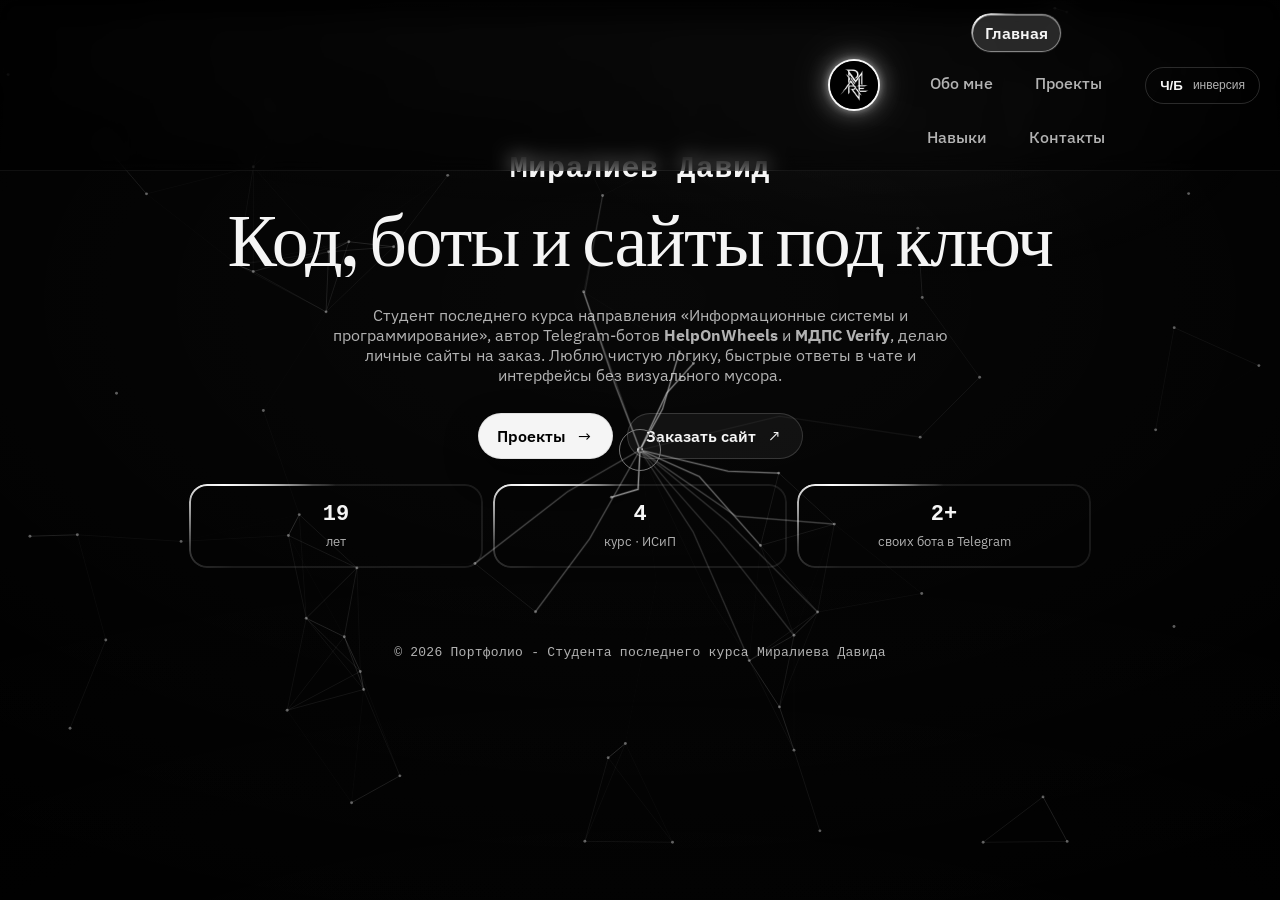
==== index.html @ d098fb8d "Полный откат HTML и JS до c15b51f (до правок вкладки «Проекты») Made-with: Cursor" ====
<!doctype html>
<html lang="ru">
  <head>
    <meta charset="UTF-8" />
    <meta name="viewport" content="width=device-width, initial-scale=1, viewport-fit=cover" />
    <meta name="color-scheme" content="light dark" />

    <title>Давид Миралиев — разработчик, боты, сайты</title>
    <meta
      name="description"
      content="Давид Миралиев, 19 лет: студент 4 курса по направлению «Информационные системы и программирование», автор ботов HelpOnWheels и МДПС Verify в Telegram, вёрстка личных сайтов на заказ."
    />

    <link rel="preconnect" href="https://fonts.googleapis.com" />
    <link rel="preconnect" href="https://fonts.gstatic.com" crossorigin />
    <link
      href="https://fonts.googleapis.com/css2?family=Fraunces:opsz,wght@9..144,300;9..144,500&family=IBM+Plex+Sans:wght@300;400;600&display=swap"
      rel="stylesheet"
    />

    <link rel="stylesheet" href="css/styles.css?v=css-ring" />
  </head>
  <body class="is-inverted">
    <div class="bg-grain" aria-hidden="true"></div>
    <canvas id="bgParticles" class="bg-particles" aria-hidden="true"></canvas>

    <div id="splashOverlay" aria-hidden="true">
      <!-- src подставляет app.js: david.jpg (тёмная тема) / david1.jpg (светлая) -->
      <img id="splashLogo" src="assets/images/david.jpg" alt="" decoding="async" />
    </div>

    <div class="cursor" aria-hidden="true">
      <div class="cursor__dot"></div>
      <div class="cursor__ring"></div>
    </div>

    <header class="topbar" data-animate="fade">
      <a class="topbar__home" href="index.html" aria-label="На главную" data-cursor-link>
        <img class="topbar__home-img" src="assets/images/david.jpg" alt="" width="48" height="48" decoding="async" />
      </a>
      <div class="topbar__mid">
        <a class="nav__link nav__link--home" href="index.html" aria-current="page" data-cursor-link>Главная</a>
        <nav class="nav" aria-label="Разделы сайта">
          <a class="nav__link" href="about.html" data-cursor-link>Обо мне</a>
          <a class="nav__link" href="projects.html" data-cursor-link>Проекты</a>
          <a class="nav__link" href="skills.html" data-cursor-link>Навыки</a>
          <a class="nav__link" href="contact.html" data-cursor-link>Контакты</a>
        </nav>
      </div>

      <div class="topbar__actions">
        <button class="btn btn--ghost" type="button" id="themeToggle" aria-label="Инвертировать тему">
          <span class="btn__label">Ч/Б</span>
          <span class="btn__hint">инверсия</span>
        </button>
      </div>
    </header>

    <main id="top" class="page page--home">
      <section class="hero hero--solo">
        <div class="hero__back" aria-hidden="true"></div>

        <div class="container hero__inner">
          <div class="hero__kicker" data-animate="rise">
            <span class="mono">Миралиев Давид</span>
          </div>

          <h1 class="hero__title" data-animate="split">
            <span class="hero__titleLine">Код, боты</span>
            <span class="hero__titleLine">и сайты под ключ</span>
          </h1>

          <p class="hero__subtitle" data-animate="rise">
            Студент последнего курса направления «Информационные системы и программирование», автор Telegram-ботов
            <strong>HelpOnWheels</strong> и <strong>МДПС Verify</strong>, делаю личные сайты
            на заказ. Люблю чистую логику, быстрые ответы в чате и интерфейсы без визуального мусора.
          </p>

          <div class="hero__cta" data-animate="rise">
            <a class="btn btn--primary" href="projects.html" data-cursor-link>
              <span class="btn__label">Проекты</span>
              <span class="btn__arrow" aria-hidden="true">→</span>
            </a>
            <a class="btn btn--secondary" href="contact.html" data-cursor-link>
              <span class="btn__label">Заказать сайт</span>
              <span class="btn__arrow" aria-hidden="true">↗</span>
            </a>
          </div>

          <div class="hero__meta" data-animate="fade">
            <div class="stat">
              <div class="stat__value" data-stat="1">19</div>
              <div class="stat__label">лет</div>
            </div>
            <div class="stat">
              <div class="stat__value" data-stat="2">4</div>
              <div class="stat__label">курс · ИСиП</div>
            </div>
            <div class="stat">
              <div class="stat__value" data-stat="3">2+</div>
              <div class="stat__label">своих бота в Telegram</div>
            </div>
          </div>
        </div>
      </section>

      <footer class="footer footer--page" data-animate="fade">
        <div class="container footer__inner footer__inner--center">
          <p class="footer__copyright mono mono--muted">
            © 2026 Портфолио - Студента последнего курса Миралиева Давида
          </p>
        </div>
      </footer>
    </main>

    <script src="js/app.js?v=css-ring"></script>
    <script src="js/particles-bg.js?v=css-ring"></script>
  </body>
</html>
---- css/styles.css ----
/* Бегущая обводка: угол крутится здесь (не в JS), чтобы скорость не «залипала» из кэша app.js */
@property --nav-ring-angle {
  syntax: "<angle>";
  initial-value: 0deg;
  inherits: true;
}
@keyframes portfolio-ring-rotate {
  from {
    --nav-ring-angle: 0deg;
  }
  to {
    --nav-ring-angle: 360deg;
  }
}

:root{
  color-scheme: light;
  /* Период полного оборота блика по кромке (меняй здесь) */
  --ring-rotate-duration: 16s;
  --bg: #eef0f4;
  --fg: #0a0a0c;
  --muted: rgba(10, 10, 12, 0.64);
  --card: rgba(10, 10, 12, 0.04);
  --card2: rgba(10, 10, 12, 0.065);
  --border: rgba(10, 10, 12, 0.13);
  --shadow: 0 20px 56px rgba(0, 0, 0, 0.07);
  --shadow2: 0 16px 48px rgba(0, 0, 0, 0.1);
  --radius: 18px;
  --radius2: 28px;
  --ease: cubic-bezier(.2,.85,.25,1);
  --ease2: cubic-bezier(.25,1,.33,1);
  --maxw: 1120px;
}

/* Инверсия темы */
body.is-inverted{
  color-scheme: dark;
  --bg: #000;
  --fg: #f5f5f5;
  --muted: rgba(245,245,245,.72);
  --card: rgba(245,245,245,.06);
  --card2: rgba(245,245,245,.09);
  --border: rgba(245,245,245,.16);
  --shadow: 0 20px 60px rgba(0,0,0,.35);
  --shadow2: 0 16px 50px rgba(0,0,0,.45);
}

*{ box-sizing: border-box; }
html{
  height: 100%;
  -webkit-text-size-adjust: 100%;
  text-size-adjust: 100%;
  animation: portfolio-ring-rotate var(--ring-rotate-duration) linear infinite;
}
@media (prefers-reduced-motion: reduce){
  html{
    animation: none;
  }
}
body{
  margin: 0;
  min-height: 100%;
  min-height: 100dvh;
  font-family: "IBM Plex Sans", ui-sans-serif, system-ui, -apple-system, Segoe UI, Roboto, Arial, sans-serif;
  background: var(--bg);
  color: var(--fg);
  overflow-x: hidden;
}

/* Запрет выделения текста; исключение — только блоки почты и Telegram на contact.html */
html,
body{
  -webkit-user-select: none;
  user-select: none;
  -webkit-touch-callout: none;
}
.contact__links .contactLink,
.contact__links .contactLink *{
  -webkit-user-select: text;
  user-select: text;
  -webkit-touch-callout: default;
}

.mono{
  font-family: ui-monospace, SFMono-Regular, Menlo, Monaco, Consolas, "Liberation Mono", "Courier New", monospace;
  letter-spacing: .02em;
}
.mono--muted{ color: var(--muted); }

.container{
  width: min(var(--maxw), calc(100% - 40px));
  margin: 0 auto;
}
@media (max-width: 860px){
  .container{
    width: 100%;
    max-width: var(--maxw);
    padding-left: max(16px, env(safe-area-inset-left, 0px));
    padding-right: max(16px, env(safe-area-inset-right, 0px));
    box-sizing: border-box;
  }
}

/* Сеть частиц (canvas) — над зерном, под контентом */
.bg-particles{
  position: fixed;
  inset: 0;
  z-index: -1;
  width: 100%;
  height: 100%;
  pointer-events: none;
  display: block;
}

/* Фон и “зерно” */
.bg-grain{
  position: fixed;
  inset: -20%;
  z-index: -2;
  pointer-events: none;
  opacity: 1;
  background:
    radial-gradient(1200px 600px at 15% 15%, rgba(0,0,0,.06), transparent 60%),
    radial-gradient(900px 420px at 70% 25%, rgba(0,0,0,.05), transparent 55%),
    radial-gradient(800px 420px at 55% 85%, rgba(0,0,0,.04), transparent 60%),
    linear-gradient(180deg, rgba(0,0,0,.04), transparent 30%);
  filter: saturate(0);
}

/* Живая анимация фона (только после splash) */
body:not(.is-splashing) .bg-grain{
  animation: bgDrift 4.8s var(--ease) infinite;
  will-change: transform;
}

@keyframes bgDrift{
  0%{
    transform: translate3d(0,0,0) scale(1.01) rotate(0deg);
  }
  50%{
    transform: translate3d(1.6%, -1.3%, 0) scale(1.03) rotate(.08deg);
  }
  100%{
    transform: translate3d(0,0,0) scale(1.01) rotate(0deg);
  }
}
/* Тёмная тема: почти ровный чёрный + лёгкое мягкое свечение по центру (как референс) */
body.is-inverted .bg-grain{
  background:
    radial-gradient(ellipse 95% 75% at 50% 38%, rgba(255,255,255,.035), transparent 70%),
    radial-gradient(ellipse 140% 90% at 50% 105%, rgba(255,255,255,.018), transparent 55%);
  opacity: .92;
}

/* На время заставки: фон под тему */
body.is-splashing.is-inverted{
  background: #000;
}
body.is-splashing:not(.is-inverted){
  background: var(--splash-light-bg, #ffffff);
}
body.is-splashing.is-inverted .bg-grain{
  background: #000;
  filter: none;
  animation: none;
}
body.is-splashing:not(.is-inverted) .bg-grain{
  background: var(--splash-light-bg, #ffffff);
  opacity: 0;
  filter: none;
  animation: none;
}

/* Splash (приветствие) */
#splashOverlay{
  position: fixed;
  inset: 0;
  z-index: 10000;
  background: var(--bg);
  pointer-events: auto;
  /* центр в safe-area; без flex — геометрический центр через absolute + translate */
  padding: max(12px, env(safe-area-inset-top, 0px)) max(12px, env(safe-area-inset-right, 0px)) max(12px, env(safe-area-inset-bottom, 0px)) max(12px, env(safe-area-inset-left, 0px));
  box-sizing: border-box;
  overflow: hidden;
  min-height: 100vh;
  min-height: 100dvh;
}

#splashLogo{
  position: absolute;
  left: 50%;
  top: 50%;
  display: block;
  width: min(280px, 72vmin);
  max-width: calc(100% - 32px);
  height: auto;
  margin: 0;
  transform-origin: center center;
  /* translate(-50%,-50%) во всех кадрах — scale не смещает центр */
  animation: splashScale 0.5s var(--ease2) forwards;
  filter: grayscale(1) contrast(1.15) brightness(.98);
  opacity: .98;
  object-fit: contain;
  object-position: center;
}
/* Заставка: одинаковая анимация и фильтр; отличается только фон (инверсия) */
body.is-splashing:not(.is-inverted) #splashOverlay{
  background: var(--splash-light-bg, #ffffff);
}
body.is-splashing.is-inverted #splashOverlay{
  background: #000;
}

@keyframes splashScale{
  0%{
    transform: translate(-50%, -50%) scale(.72);
    opacity: 0;
  }
  12%{
    opacity: 1;
  }
  70%{
    transform: translate(-50%, -50%) scale(1.06);
    opacity: 1;
  }
  100%{
    transform: translate(-50%, -50%) scale(1.12);
    opacity: 0;
  }
}

#splashOverlay.is-hidden{
  opacity: 0;
  transition: opacity 220ms var(--ease);
}

@media (prefers-reduced-motion: reduce){
  #splashLogo{
    /* reduced-motion: анимацию делаем мягче, но сплеш не прячем */
    animation: splashScale 0.5s var(--ease2) forwards;
  }
}

@media (prefers-reduced-motion: reduce){
  body:not(.is-splashing) .bg-grain{
    animation: none !important;
  }
}

/* Кастомный курсор */
.cursor{
  position: fixed;
  left: 0; top: 0;
  transform: translate3d(-50%, -50%, 0);
  z-index: 9999;
  pointer-events: none;
  mix-blend-mode: difference;
}
.cursor__dot{
  width: 6px; height: 6px;
  border-radius: 999px;
  background: var(--fg);
  opacity: .9;
  transform: translateZ(0);
}
.cursor__ring{
  position: absolute;
  inset: -18px;
  border-radius: 999px;
  border: 1px solid rgba(0,0,0,.55);
  opacity: .85;
  transform: translateZ(0);
  transition: width 220ms var(--ease), height 220ms var(--ease), opacity 220ms var(--ease);
}
body.is-inverted .cursor__ring{
  border: 1px solid rgba(255,255,255,.55);
}
.is-hovering .cursor__ring{
  opacity: 1;
  inset: -26px;
}

@media (pointer: coarse){
  .cursor{ display: none; }
}
@media (prefers-reduced-motion: reduce){
  .cursor{ display: none; }
}

/* Topbar */
.topbar{
  position: fixed;
  top: 0;
  left: 0;
  right: 0;
  z-index: 50;
  backdrop-filter: blur(10px);
  background: rgba(255,255,255,.55);
  border-bottom: 1px solid rgba(0,0,0,.06);
}
body:not(.is-inverted) .topbar{
  background: rgba(255, 255, 255, 0.82);
  border-bottom: 1px solid rgba(0, 0, 0, 0.09);
  -webkit-backdrop-filter: blur(18px) saturate(1.12);
  backdrop-filter: blur(18px) saturate(1.12);
  box-shadow: 0 1px 0 rgba(255, 255, 255, 0.7) inset;
}
body.is-inverted .topbar{
  background: rgba(0,0,0,.38);
  border-bottom: 1px solid rgba(255,255,255,.06);
}

.topbar{
  display: grid;
  grid-template-columns: 1fr auto 1fr;
  align-items: center;
  gap: 16px;
  padding-top: max(14px, env(safe-area-inset-top, 0px));
  padding-bottom: 14px;
  padding-left: max(20px, env(safe-area-inset-left, 0px));
  padding-right: max(20px, env(safe-area-inset-right, 0px));
  isolation: isolate;
}
.topbar .container{ display: contents; }

/* Центральная зона: «Главная» + ряд разделов (на десктопе в одну линию) */
.topbar__mid{
  grid-column: 2;
  display: flex;
  flex-direction: row;
  flex-wrap: wrap;
  align-items: center;
  justify-content: center;
  gap: 12px 16px;
  min-width: 0;
}

/* Круглый аватар — главная (белый неон на тёмной теме) */
.topbar__home{
  grid-column: 1;
  justify-self: start;
  align-self: center;
  display: block;
  width: 48px;
  height: 48px;
  /* десктоп: отступ как настроено; планшет/телефон — ниже в media */
  margin-inline-start: clamp(12px, 4vw, 32px);
  border-radius: 50%;
  flex-shrink: 0;
  text-decoration: none;
  line-height: 0;
  transition: transform 220ms var(--ease), box-shadow 260ms var(--ease), filter 260ms var(--ease);
  /* обводка + неон */
  box-shadow:
    0 0 0 2px rgba(255, 255, 255, 0.95),
    0 0 10px rgba(255, 255, 255, 0.65),
    0 0 24px rgba(255, 255, 255, 0.45),
    0 0 42px rgba(255, 255, 255, 0.22);
}
.topbar__home:hover{
  transform: scale(1.06);
  box-shadow:
    0 0 0 2px rgba(255, 255, 255, 1),
    0 0 14px rgba(255, 255, 255, 0.85),
    0 0 32px rgba(255, 255, 255, 0.55),
    0 0 52px rgba(255, 255, 255, 0.3);
  filter: brightness(1.05);
}
.topbar__home:focus-visible{
  outline: 2px solid rgba(255, 255, 255, 0.9);
  outline-offset: 4px;
}
body:not(.is-inverted) .topbar__home:focus-visible{
  outline-color: rgba(0, 0, 0, 0.4);
}
/* Светлая тема: контрастное кольцо */
body:not(.is-inverted) .topbar__home{
  box-shadow:
    0 0 0 2px rgba(255, 255, 255, 0.95),
    0 0 8px rgba(0, 0, 0, 0.12),
    0 0 20px rgba(255, 255, 255, 0.5);
}
body:not(.is-inverted) .topbar__home:hover{
  box-shadow:
    0 0 0 2px #fff,
    0 0 12px rgba(0, 0, 0, 0.18),
    0 0 28px rgba(255, 255, 255, 0.65);
}
.topbar__home-img{
  width: 100%;
  height: 100%;
  display: block;
  border-radius: 50%;
  object-fit: cover;
  /* обрезка по кругу поверх квадратного файла */
}

.nav{
  display: flex;
  flex-direction: row;
  align-items: center;
  justify-content: center;
  gap: 16px;
  flex-wrap: wrap;
  min-width: 0;
}
/* Навигация: неактивные — только текст; активная — стекло + бегущая обводка */
.nav__link{
  color: var(--muted);
  text-decoration: none;
  font-weight: 500;
  padding: 8px 12px;
  border-radius: 999px;
  border: 1px solid transparent;
  background: transparent;
  box-shadow: none;
  -webkit-backdrop-filter: none;
  backdrop-filter: none;
  transition:
    background 200ms var(--ease),
    color 200ms var(--ease),
    transform 200ms var(--ease),
    border-color 200ms var(--ease),
    box-shadow 200ms var(--ease);
}
.nav__link:hover{
  color: var(--fg);
  background: transparent;
  transform: translateY(-1px);
}
.nav__link[aria-current="page"]{
  color: var(--fg);
  font-weight: 600;
  position: relative;
  z-index: 0;
  overflow: visible;
  isolation: isolate;
  border: 1px solid rgba(255, 255, 255, 0.88);
  background: rgba(255, 255, 255, 0.58);
  box-shadow: inset 0 1px 0 rgba(255, 255, 255, 0.95);
  -webkit-backdrop-filter: blur(18px) saturate(1.45);
  backdrop-filter: blur(18px) saturate(1.45);
}
.nav__link[aria-current="page"]:hover{
  background: rgba(255, 255, 255, 0.64);
  border-color: rgba(255, 255, 255, 0.92);
  color: var(--fg);
  box-shadow: inset 0 1px 0 rgba(255, 255, 255, 1);
}
body.is-inverted .nav__link[aria-current="page"]{
  background: rgba(255, 255, 255, 0.14);
  border-color: rgba(255, 255, 255, 0.38);
  box-shadow: inset 0 1px 0 rgba(255, 255, 255, 0.32);
  -webkit-backdrop-filter: blur(22px) saturate(1.32);
  backdrop-filter: blur(22px) saturate(1.32);
}
body.is-inverted .nav__link[aria-current="page"]:hover{
  background: rgba(255, 255, 255, 0.18);
  border-color: rgba(255, 255, 255, 0.45);
  box-shadow: inset 0 1px 0 rgba(255, 255, 255, 0.38);
}
body:not(.is-inverted) .nav__link[aria-current="page"]{
  background: #fff;
  border-color: rgba(0, 0, 0, 0.2);
  box-shadow: inset 0 1px 0 #fff, 0 2px 14px rgba(0, 0, 0, 0.08);
}
body:not(.is-inverted) .nav__link[aria-current="page"]:hover{
  background: #fff;
  border-color: rgba(0, 0, 0, 0.26);
  box-shadow: inset 0 1px 0 #fff, 0 3px 18px rgba(0, 0, 0, 0.1);
}
@supports not ((-webkit-backdrop-filter: blur(1px)) or (backdrop-filter: blur(1px))){
  .nav__link[aria-current="page"]{
    -webkit-backdrop-filter: none;
    backdrop-filter: none;
    background: rgba(255, 255, 255, 0.92);
    border-color: rgba(0, 0, 0, 0.08);
  }
  body.is-inverted .nav__link[aria-current="page"]{
    background: rgba(255, 255, 255, 0.16);
    border-color: rgba(255, 255, 255, 0.2);
  }
}

/* Белая вращающаяся кромка: активная вкладка + метрики + карточки (угол — --nav-ring-angle, анимация на html) */
.nav__link[aria-current="page"]::after,
.stat::after,
.card::after,
.projectCard::after,
.skill::after,
.contactLink::after{
  content: "";
  position: absolute;
  inset: -2px;
  border-radius: inherit;
  box-sizing: border-box;
  padding: 2px;
  z-index: -2;
  pointer-events: none;
  background: rgba(255, 255, 255, 0.14);
  -webkit-mask:
    linear-gradient(#fff 0 0) content-box,
    linear-gradient(#fff 0 0);
  -webkit-mask-composite: xor;
  mask:
    linear-gradient(#fff 0 0) content-box,
    linear-gradient(#fff 0 0);
  mask-composite: exclude;
}
body.is-inverted .nav__link[aria-current="page"]::after,
body.is-inverted .stat::after,
body.is-inverted .card::after,
body.is-inverted .projectCard::after,
body.is-inverted .skill::after,
body.is-inverted .contactLink::after{
  background: rgba(255, 255, 255, 0.09);
}
.nav__link[aria-current="page"]::before,
.stat::before,
.card::before,
.projectCard::before,
.skill::before,
.contactLink::before{
  content: "";
  position: absolute;
  inset: -2px;
  border-radius: inherit;
  box-sizing: border-box;
  padding: 2px;
  z-index: -1;
  pointer-events: none;
  background: conic-gradient(
    from var(--nav-ring-angle, 0deg),
    transparent 0deg 252deg,
    rgba(255, 255, 255, 0.14) 268deg,
    rgba(255, 255, 255, 1) 298deg,
    rgba(255, 255, 255, 0.5) 318deg,
    rgba(255, 255, 255, 0.18) 338deg,
    rgba(255, 255, 255, 0.08) 352deg,
    transparent 360deg
  );
  -webkit-mask:
    linear-gradient(#fff 0 0) content-box,
    linear-gradient(#fff 0 0);
  -webkit-mask-composite: xor;
  mask:
    linear-gradient(#fff 0 0) content-box,
    linear-gradient(#fff 0 0);
  mask-composite: exclude;
}
body.is-inverted .nav__link[aria-current="page"]::before,
body.is-inverted .stat::before,
body.is-inverted .card::before,
body.is-inverted .projectCard::before,
body.is-inverted .skill::before,
body.is-inverted .contactLink::before{
  background: conic-gradient(
    from var(--nav-ring-angle, 0deg),
    transparent 0deg 248deg,
    rgba(255, 255, 255, 0.16) 262deg,
    rgba(255, 255, 255, 1) 290deg,
    rgba(255, 255, 255, 0.55) 310deg,
    rgba(255, 255, 255, 0.2) 330deg,
    rgba(255, 255, 255, 0.1) 348deg,
    transparent 360deg
  );
}
/* Светлая тема: бегущая кромка тёмная (на светлом фоне видна, зеркало тёмной белой дуги) */
body:not(.is-inverted) .nav__link[aria-current="page"]::after,
body:not(.is-inverted) .stat::after,
body:not(.is-inverted) .card::after,
body:not(.is-inverted) .projectCard::after,
body:not(.is-inverted) .skill::after,
body:not(.is-inverted) .contactLink::after{
  background: rgba(0, 0, 0, 0.07);
}
body:not(.is-inverted) .nav__link[aria-current="page"]::before,
body:not(.is-inverted) .stat::before,
body:not(.is-inverted) .card::before,
body:not(.is-inverted) .projectCard::before,
body:not(.is-inverted) .skill::before,
body:not(.is-inverted) .contactLink::before{
  background: conic-gradient(
    from var(--nav-ring-angle, 0deg),
    transparent 0deg 252deg,
    rgba(20, 30, 50, 0.22) 268deg,
    rgba(8, 10, 16, 0.92) 298deg,
    rgba(40, 55, 80, 0.5) 318deg,
    rgba(20, 30, 50, 0.2) 338deg,
    rgba(0, 0, 0, 0.06) 352deg,
    transparent 360deg
  );
}

.topbar__actions{
  grid-column: 3;
  justify-self: end;
  display: flex;
  align-items: center;
  justify-content: flex-end;
  flex-shrink: 0;
}
.topbar__actions .btn--ghost{
  flex-shrink: 0;
}

@media (min-width: 1200px){
  .topbar__home{
    margin-inline-start: 810px;
  }
}

/* Buttons */
.btn{
  position: relative;
  display: inline-flex;
  align-items: center;
  justify-content: center;
  gap: 10px;
  border-radius: 999px;
  padding: 12px 18px;
  border: 1px solid transparent;
  text-decoration: none;
  color: inherit;
  cursor: pointer;
  user-select: none;
  transition:
    transform 200ms var(--ease),
    background 240ms var(--ease),
    border-color 240ms var(--ease),
    box-shadow 240ms var(--ease);
  background: transparent;
}
.btn__label{ font-weight: 600; }
.btn__hint{ font-size: 12px; color: var(--muted); }
.btn__arrow{
  width: 18px;
  text-align: center;
}
.btn--wide{ width: 100%; }

.btn--primary{
  background: var(--fg);
  color: var(--bg);
  border-color: rgba(0,0,0,.08);
  box-shadow: 0 14px 34px rgba(0,0,0,.12);
}
.btn--primary:hover{
  transform: translateY(-2px);
  box-shadow: 0 18px 44px rgba(0,0,0,.18);
}
body.is-inverted .btn--primary{
  background: var(--fg);
  color: var(--bg);
  box-shadow: 0 14px 34px rgba(0,0,0,.45);
}

.btn--secondary{
  border-color: var(--border);
  background: rgba(0,0,0,.03);
}
body.is-inverted .btn--secondary{
  background: rgba(255,255,255,.05);
}
.btn--secondary:hover{
  transform: translateY(-2px);
  background: rgba(0,0,0,.06);
}
body.is-inverted .btn--secondary:hover{
  background: rgba(255,255,255,.08);
}

.btn--ghost{
  border-color: var(--border);
  background: transparent;
  padding: 10px 14px;
}
.btn--ghost:hover{
  transform: translateY(-2px);
  background: rgba(0,0,0,.04);
}
body.is-inverted .btn--ghost:hover{
  background: rgba(255,255,255,.06);
}

.btn--ghost .btn__hint{ display: none; }
@media (min-width: 860px){
  .btn--ghost .btn__hint{ display: inline; }
}

/* Sections */
.page{
  /* Компенсируем фиксированную верхнюю шторку */
  padding-top: 74px;
  padding-bottom: max(60px, env(safe-area-inset-bottom, 0px));
}
.page--home{
  padding-bottom: 32px;
}
.page--sub{
  padding-bottom: 48px;
}
.hero{
  position: relative;
  padding: 78px 0 64px;
}
.hero--solo{
  padding-bottom: 48px;
}
.hero__back{
  position: absolute;
  inset: -10% -10% auto -10%;
  height: 540px;
  background:
    radial-gradient(600px 260px at 20% 15%, rgba(0,0,0,.08), transparent 60%),
    radial-gradient(540px 260px at 68% 25%, rgba(0,0,0,.06), transparent 60%),
    linear-gradient(180deg, rgba(0,0,0,.05), transparent 45%);
  filter: saturate(0);
  transform: translate3d(0,0,0);
}
body.is-inverted .hero__back{
  background:
    radial-gradient(ellipse 80% 55% at 50% 0%, rgba(255,255,255,.04), transparent 65%),
    radial-gradient(600px 260px at 68% 20%, rgba(255,255,255,.03), transparent 60%);
}

.hero__inner{
  position: relative;
  z-index: 2;
}
/* Главная: весь hero по центру */
.page--home .hero__inner{
  display: flex;
  flex-direction: column;
  align-items: center;
  text-align: center;
}
.page--home .hero__kicker{
  justify-content: center;
  width: 100%;
}
.page--home .hero__subtitle{
  margin-left: auto;
  margin-right: auto;
}
.page--home .hero__cta{
  justify-content: center;
}
.page--home .hero__meta{
  margin-inline: auto;
  width: 100%;
}
.hero__kicker{
  display: flex;
  align-items: center;
  gap: 12px;
  margin-bottom: 16px;
}
.hero__kicker .mono{
  font-size: clamp(20px, 3.2vw, 30px);
  font-weight: 600;
  letter-spacing: 0.02em;
  color: var(--fg);
}
.dot{
  width: 7px; height: 7px;
  border-radius: 999px;
  background: var(--fg);
  opacity: .55;
}

.hero__title{
  margin: 0;
  font-family: "Fraunces", ui-serif, Georgia, Times, serif;
  font-weight: 500;
  letter-spacing: -0.02em;
  font-size: clamp(44px, 6vw, 74px);
  line-height: 1.02;
}
.hero__titleLine{ display: block; }

/* Заголовок с «разбитой» анимацией как на главной (страница «Обо мне» и т.п.) */
.split-heading{
  margin: 0 0 12px;
  font-family: "Fraunces", ui-serif, Georgia, Times, serif;
  font-weight: 500;
  letter-spacing: -0.02em;
  line-height: 1.08;
}
.split-heading .hero__titleLine{
  display: block;
}

.hero__subtitle{
  margin: 16px 0 28px;
  max-width: 62ch;
  font-size: 16px;
  color: var(--muted);
}

.hero__cta{
  display: flex;
  gap: 14px;
  flex-wrap: wrap;
  margin-bottom: 26px;
}
.hero__meta{
  display: grid;
  grid-template-columns: repeat(3, minmax(0, 1fr));
  gap: 12px;
  max-width: 900px;
}
.stat{
  position: relative;
  z-index: 0;
  overflow: visible;
  isolation: isolate;
  border: 1px solid transparent;
  border-radius: var(--radius);
  background: transparent;
  padding: 16px 14px;
}
body.is-inverted .stat{
  background: transparent;
}
.stat__value{
  font-family: ui-monospace, SFMono-Regular, Menlo, Monaco, Consolas, "Liberation Mono", "Courier New", monospace;
  font-size: 22px;
  font-weight: 600;
}
.stat__label{
  color: var(--muted);
  margin-top: 6px;
  font-size: 13px;
}

.hero__scrollHint{
  position: absolute;
  left: 0; right: 0; bottom: -10px;
  display: flex;
  justify-content: center;
  pointer-events: none;
}
.scrollHint{
  display: flex;
  align-items: center;
  gap: 12px;
  opacity: .75;
}
.scrollHint__line{
  width: 1px;
  height: 46px;
  background: var(--border);
  position: relative;
  overflow: hidden;
}
.scrollHint__line:after{
  content: "";
  position: absolute;
  left: 0; right: 0;
  height: 18px;
  top: -10px;
  background: var(--fg);
  opacity: .6;
  animation: scrollLine 1.8s var(--ease) infinite;
}
@keyframes scrollLine{
  0%{ transform: translateY(0); opacity: .2; }
  50%{ opacity: .85; }
  100%{ transform: translateY(70px); opacity: .05; }
}

/* Responsive adjustments */
@media (max-width: 860px){
  /* Ряд 1: аватар | «Главная» по центру | Ч/Б; ряд 2: 4 раздела на всю ширину */
  .topbar{
    grid-template-columns: auto minmax(0, 1fr) auto;
    grid-template-rows: auto auto;
    gap: 12px 10px;
    align-items: center;
    overflow-x: visible;
    width: 100%;
    max-width: 100%;
    box-sizing: border-box;
    padding-left: max(16px, env(safe-area-inset-left, 0px));
    padding-right: max(16px, calc(10px + env(safe-area-inset-right, 0px)));
  }
  .topbar__mid{
    display: contents;
  }
  .topbar__home{
    grid-column: 1;
    grid-row: 1;
    justify-self: start;
    align-self: center;
    margin-inline-start: 0;
    width: 44px;
    height: 44px;
    flex-shrink: 0;
  }
  .nav__link--home{
    grid-column: 2;
    grid-row: 1;
    justify-self: center;
    align-self: center;
    flex-shrink: 0;
    white-space: nowrap;
    min-height: 44px;
    padding: 10px 18px;
    font-size: 15px;
    display: inline-flex;
    align-items: center;
    justify-content: center;
  }
  .topbar__actions{
    grid-column: 3;
    grid-row: 1;
    justify-self: end;
    align-self: center;
    flex-shrink: 0;
    min-width: min-content;
    max-width: none;
    width: auto;
  }
  .nav{
    grid-column: 1 / -1;
    grid-row: 2;
    display: flex;
    flex-direction: row;
    flex-wrap: nowrap;
    justify-content: space-evenly;
    align-items: stretch;
    gap: 2px 6px;
    width: 100%;
    max-width: 100%;
    box-sizing: border-box;
    overflow: visible;
    padding: 4px 0 10px;
    margin: 0;
  }
  .nav .nav__link{
    flex: 1 1 0;
    min-width: 0;
    max-width: 100%;
    min-height: 44px;
    display: inline-flex;
    align-items: center;
    justify-content: center;
    padding: 8px 4px;
    font-size: clamp(11px, 3.4vw, 14px);
    text-align: center;
    line-height: 1.2;
    hyphens: auto;
    overflow-wrap: anywhere;
  }
  .btn--ghost{
    min-height: 44px;
    padding: 10px 16px;
  }
  /* двухрядная шапка (аватар + меню в один скролл-ряд) */
  .page{
    padding-top: max(118px, calc(92px + env(safe-area-inset-top, 0px)));
  }
  .page--home{
    padding-bottom: max(28px, env(safe-area-inset-bottom, 0px));
  }
  .page--sub{
    padding-bottom: max(40px, env(safe-area-inset-bottom, 0px));
  }
  .hero{
    padding: 44px 0 40px;
  }
  .hero--solo{
    padding-bottom: 28px;
  }
  /* без горизонтального вылезания фона hero (иногда сдвигает весь холст на мобилке) */
  .page--home .hero{
    overflow-x: hidden;
  }
  .hero__kicker{
    flex-wrap: wrap;
    gap: 8px 10px;
    line-height: 1.35;
  }
  .hero__kicker .mono{
    font-size: clamp(17px, 4.5vw, 22px);
  }
  .hero__title{
    font-size: clamp(30px, 9.2vw, 48px);
    line-height: 1.05;
  }
  .hero__subtitle{
    font-size: 15px;
    line-height: 1.55;
    margin: 14px 0 22px;
  }
  .hero__cta{
    gap: 12px;
    margin-bottom: 22px;
  }
  .stat{
    padding: 14px 14px;
    min-height: 44px;
  }
  .stat__value{
    font-size: 20px;
  }
  .stat__label{
    font-size: 12px;
  }
  .hero__meta{
    grid-template-columns: 1fr;
    gap: 10px;
  }
  .section{
    padding: 44px 0;
  }
  .page--sub .section--first{
    padding-top: 20px;
  }
  .h2{
    font-size: clamp(26px, 7vw, 34px);
  }
  .lead{
    font-size: 15px;
  }
  .footer{
    padding-bottom: max(12px, env(safe-area-inset-bottom, 0px));
  }
  .footer__inner{
    gap: 14px;
  }
  .contactLink{
    min-height: 52px;
    padding: 14px 16px;
  }
  .projectCard{
    padding: 14px;
  }
  .projectCard__cover{
    margin: -14px -14px 12px;
  }
  .projectCard:active{
    transform: scale(0.99);
  }
}

@media (max-width: 560px){
  .hero__cta{
    flex-direction: column;
    width: 100%;
  }
  .hero__cta .btn{
    width: 100%;
    justify-content: center;
    min-height: 48px;
  }
}

/* Тап на тач-устройствах: без серого прямоугольника iOS/Android */
.topbar__home,
.nav__link,
.btn,
.contactLink,
.projectCard,
.iconBtn{
  -webkit-tap-highlight-color: rgba(255, 255, 255, 0.06);
}
body:not(.is-inverted) .nav__link,
body:not(.is-inverted) .btn{
  -webkit-tap-highlight-color: rgba(0, 0, 0, 0.06);
}

/* Section scaffolding */
.section{
  padding: 74px 0;
}
.page--sub .section--first{
  padding-top: 36px;
}
/* Без отдельной «серой полосы» — как единый холст */
.section--dark{
  background: transparent;
  border: none;
}
body.is-inverted .section--dark{
  background: transparent;
}

.section__grid{
  display: grid;
  grid-template-columns: 380px 1fr;
  gap: 26px;
  align-items: start;
}
@media (max-width: 960px){
  .section__grid{ grid-template-columns: 1fr; }
}

.section__head{ padding-top: 10px; }
.h2{
  font-family: "Fraunces", ui-serif, Georgia, Times, serif;
  font-weight: 500;
  margin: 0 0 12px;
  font-size: clamp(28px, 3vw, 40px);
  letter-spacing: -0.02em;
}
.h2--invert{ color: var(--fg); }
.lead{
  margin: 0;
  color: var(--muted);
  font-size: 16px;
  line-height: 1.6;
}
.lead--invert{ color: var(--muted); }

.section__top{
  display: flex;
  flex-direction: column;
  gap: 8px;
  margin-bottom: 18px;
}

/* Cards / About */
.aboutCards{
  display: grid;
  grid-template-columns: repeat(3, minmax(0, 1fr));
  gap: 14px;
}
@media (max-width: 1050px){
  .aboutCards{ grid-template-columns: 1fr; }
}

.card{
  position: relative;
  z-index: 0;
  overflow: visible;
  isolation: isolate;
  border: 1px solid transparent;
  background: transparent;
  border-radius: var(--radius);
  padding: 16px 16px 14px;
  box-shadow: none;
  transition: transform 260ms var(--ease), border-color 260ms var(--ease);
}
body.is-inverted .card{ background: transparent; }
.card:hover{
  transform: translateY(-4px);
  border-color: rgba(0,0,0,.22);
}
body.is-inverted .card:hover{
  background: transparent;
  border-color: rgba(255,255,255,.22);
}
.h3{
  margin: 0 0 8px;
  font-size: 15px;
  letter-spacing: -.01em;
}
.p{
  margin: 0 0 12px;
  color: var(--muted);
  line-height: 1.55;
  font-size: 14px;
}
.chipRow{
  display: flex;
  flex-wrap: wrap;
  gap: 8px;
}
.chip{
  font-size: 12px;
  padding: 7px 10px;
  border-radius: 999px;
  border: 1px solid var(--border);
  color: var(--muted);
}

/* Projects */
.projectsGrid{
  display: grid;
  grid-template-columns: repeat(3, minmax(0, 1fr));
  gap: 14px;
}
@media (max-width: 1040px){
  .projectsGrid{ grid-template-columns: 1fr; }
}

.projectCard{
  border-radius: var(--radius2);
  border: 1px solid transparent;
  background: transparent;
  padding: 16px;
  cursor: pointer;
  position: relative;
  z-index: 0;
  overflow: visible;
  isolation: isolate;
  transition:
    transform 320ms var(--ease2),
    border-color 240ms var(--ease);
}
body.is-inverted .projectCard{ background: transparent; }
.projectCard:hover{
  transform: translateY(-8px);
  border-color: rgba(0,0,0,.28);
}
body.is-inverted .projectCard:hover{
  border-color: rgba(255,255,255,.24);
  background: transparent;
}

.projectCard__cover{
  margin: -16px -16px 14px;
  border-radius: calc(var(--radius2) - 2px) calc(var(--radius2) - 2px) 0 0;
  overflow: hidden;
  aspect-ratio: 16 / 10;
  background: rgba(0,0,0,.06);
  position: relative;
  z-index: 0;
}
body.is-inverted .projectCard__cover{
  background: rgba(255,255,255,.04);
}
.projectCard__cover img{
  width: 100%;
  height: 100%;
  object-fit: cover;
  object-position: center;
  display: block;
}

.projectCard__top{
  display: flex;
  align-items: flex-start;
  justify-content: space-between;
  gap: 12px;
}
.projectCard__title{
  margin: 0;
  font-size: 16px;
  font-weight: 600;
  letter-spacing: -.01em;
}
.projectCard__year{
  color: var(--muted);
  font-size: 13px;
  padding: 6px 10px;
  border: 1px solid var(--border);
  border-radius: 999px;
  background: transparent;
}
body.is-inverted .projectCard__year{
  background: transparent;
}

.projectCard__desc{
  margin: 10px 0 12px;
  color: var(--muted);
  line-height: 1.6;
  font-size: 14px;
}

.projectCard__tags{
  display: flex;
  flex-wrap: wrap;
  gap: 8px;
}
.projectCard__tag{
  font-size: 12px;
  color: var(--muted);
  padding: 6px 10px;
  border-radius: 999px;
  border: 1px solid var(--border);
}

.projectCard__anim{
  position: absolute;
  inset: -30%;
  z-index: -3;
  background:
    radial-gradient(closest-side, rgba(0,0,0,.06), transparent 72%);
  opacity: 0;
  transition: opacity 260ms var(--ease);
  transform: translate3d(0,0,0);
}
body.is-inverted .projectCard__anim{
  background:
    radial-gradient(closest-side, rgba(255,255,255,.06), transparent 72%);
}
.projectCard:hover .projectCard__anim{ opacity: 1; }

/* Skills */
.skillsWrap{
  border: 1px solid var(--border);
  border-radius: var(--radius2);
  background: transparent;
  padding: 14px;
}
body.is-inverted .skillsWrap{ background: transparent; }
.skills{
  display: grid;
  grid-template-columns: repeat(2, minmax(0, 1fr));
  gap: 10px;
}
@media (max-width: 560px){
  .skills{ grid-template-columns: 1fr; }
}
.skill{
  padding: 12px 12px;
  border-radius: 16px;
  border: 1px solid transparent;
  background: transparent;
  position: relative;
  z-index: 0;
  overflow: visible;
  isolation: isolate;
}
body.is-inverted .skill{ background: transparent; }
.skill__row{
  display: flex;
  justify-content: space-between;
  gap: 10px;
  align-items: baseline;
}
.skill__name{
  font-weight: 600;
  letter-spacing: -.01em;
  overflow-wrap: anywhere;
  hyphens: auto;
}
.skill__level{
  color: var(--muted);
  font-size: 13px;
}
.skill__bar{
  margin-top: 10px;
  height: 6px;
  border-radius: 999px;
  background: rgba(0,0,0,.08);
  overflow: hidden;
}
body.is-inverted .skill__bar{ background: rgba(255,255,255,.06); }
.skill__fill{
  height: 100%;
  /* 100% ширины трека; scaleX(0–1) даёт заливку ровно под % (раньше было 50% × level) */
  width: 100%;
  background: var(--fg);
  border-radius: 999px;
  opacity: .85;
  transform-origin: left center;
  transform: scaleX(var(--fill, 0));
  transition: transform 900ms var(--ease2);
}

/* Contact */
.contact{
  display: grid;
  grid-template-columns: 1fr 420px;
  gap: 22px;
  align-items: start;
}
.contact--solo{
  grid-template-columns: 1fr;
  max-width: 520px;
  margin: 0 auto;
}
@media (max-width: 960px){
  .contact{ grid-template-columns: 1fr; }
}
.contact__links{
  margin-top: 16px;
  display: grid;
  gap: 10px;
}
.contactLink{
  text-decoration: none;
  color: inherit;
  padding: 12px 14px;
  border-radius: var(--radius);
  border: 1px solid transparent;
  background: transparent;
  position: relative;
  z-index: 0;
  overflow: visible;
  isolation: isolate;
  transition: transform 220ms var(--ease), border-color 220ms var(--ease);
}
body.is-inverted .contactLink{ background: transparent; }
.contactLink:hover{
  transform: translateY(-4px);
  border-color: rgba(0,0,0,.22);
}
body.is-inverted .contactLink:hover{
  background: transparent;
  border-color: rgba(255,255,255,.22);
}
.contactLink__key{
  display: block;
  color: var(--muted);
  font-size: 12px;
  margin-bottom: 4px;
}
.contactLink__value{
  display: block;
  font-weight: 600;
  letter-spacing: -.01em;
}

/* Footer */
.footer{
  padding: 36px 0 0;
}
.footer--page{
  padding-top: 28px;
}
.footer__inner{
  display: flex;
  justify-content: flex-start;
  gap: 18px;
  align-items: flex-start;
}
.footer__inner--center{
  justify-content: center;
  align-items: center;
  text-align: center;
}
.footer__copyright{
  margin: 0;
  max-width: min(100%, 42rem);
  line-height: 1.5;
  font-size: 13px;
}
@media (max-width: 720px){
  .footer__inner:not(.footer__inner--center){
    flex-direction: column;
  }
}
.footer__small{
  margin-top: 10px;
  color: var(--muted);
}

/* Reveal animations */
[data-animate="fade"]{
  opacity: 0;
  transform: translate3d(0, 12px, 0);
  transition: opacity 700ms var(--ease2), transform 700ms var(--ease2);
}

[data-animate="rise"]{
  opacity: 0;
  transform: translate3d(0, 22px, 0);
  transition: opacity 800ms var(--ease2), transform 800ms var(--ease2);
}

[data-animate="reveal"]{
  opacity: 0;
  transform: translate3d(0, 24px, 0);
  transition: opacity 850ms var(--ease2), transform 850ms var(--ease2);
}

[data-animate].is-visible{
  opacity: 1;
  transform: translate3d(0, 0, 0);
}

/* Split title animation (главная hero + .split-heading на подстраницах) */
.hero__title[data-animate="split"],
.split-heading[data-animate="split"]{
  opacity: 0;
}
.hero__title.is-visible,
.split-heading.is-visible{
  opacity: 1;
}
.hero__title[data-animate="split"] .hero__titleLine,
.split-heading[data-animate="split"] .hero__titleLine{
  display: inline-block;
  overflow: hidden;
  position: relative;
}
.hero__title[data-animate="split"] .hero__titleLine span,
.split-heading[data-animate="split"] .hero__titleLine span{
  display: inline-block;
}
.hero__title[data-animate="split"] .hero__titleLine,
.split-heading[data-animate="split"] .hero__titleLine{
  transform: translate3d(0, 24px, 0);
  opacity: 0;
  transition: opacity 900ms var(--ease2), transform 900ms var(--ease2);
}
.hero__title.is-visible .hero__titleLine,
.split-heading.is-visible .hero__titleLine{
  transform: translate3d(0, 0, 0);
  opacity: 1;
}

@media (prefers-reduced-motion: reduce){
  [data-animate="fade"],
  [data-animate="rise"],
  [data-animate="reveal"]{ opacity: 1; transform: none; transition: none; }
  .hero__title[data-animate="split"],
  .split-heading[data-animate="split"]{ opacity: 1; }
  .hero__title[data-animate="split"] .hero__titleLine,
  .split-heading[data-animate="split"] .hero__titleLine{
    opacity: 1;
    transform: none;
    transition: none;
  }
}

/* Страница «Обо мне»: чуть дольше и мягче появление блоков */
body.page-about [data-animate="fade"],
body.page-about [data-animate="rise"],
body.page-about [data-animate="reveal"]{
  transition-duration: 920ms;
  transition-timing-function: cubic-bezier(.2, .82, .22, 1);
}
body.page-about .split-heading[data-animate="split"] .hero__titleLine{
  transition-duration: 950ms;
  transition-timing-function: cubic-bezier(.2, .82, .22, 1);
}

/* Modal */
.modalOverlay{
  position: fixed;
  inset: 0;
  background: rgba(0,0,0,.52);
  opacity: 0;
  pointer-events: none;
  transition: opacity 240ms var(--ease);
  z-index: 200;
  padding: env(safe-area-inset-top, 0px) env(safe-area-inset-right, 0px) env(safe-area-inset-bottom, 0px) env(safe-area-inset-left, 0px);
}
body:not(.is-inverted) .modalOverlay{
  background: rgba(18, 20, 28, 0.4);
  -webkit-backdrop-filter: blur(4px);
  backdrop-filter: blur(4px);
}
.modal{
  position: fixed;
  left: 50%;
  top: 50%;
  transform: translate3d(-50%, -48%, 0) scale(.98);
  width: min(980px, calc(100% - 26px));
  max-height: min(760px, calc(100% - 26px));
  overflow: auto;
  overflow-x: hidden;
  -webkit-overflow-scrolling: touch;
  overscroll-behavior: contain;
  background: var(--bg);
  color: var(--fg);
  border: 1px solid var(--border);
  border-radius: 26px;
  box-shadow: var(--shadow2);
  opacity: 0;
  pointer-events: none;
  z-index: 210;
  transition: opacity 220ms var(--ease), transform 220ms var(--ease);
}

.modal.is-open,
.modalOverlay.is-open{
  opacity: 1;
  pointer-events: auto;
}
.modal.is-open{
  transform: translate3d(-50%, -50%, 0) scale(1);
}

/* Телефон: модалка на весь экран, удобнее скроллить проект */
@media (max-width: 600px){
  .modalOverlay{
    padding: 0;
    background: rgba(0,0,0,.65);
  }
  body:not(.is-inverted) .modalOverlay{
    background: rgba(12, 14, 20, 0.48);
  }
  .modal{
    left: 0;
    top: 0;
    right: 0;
    bottom: auto;
    width: 100%;
    max-width: none;
    height: 100%;
    max-height: none;
    min-height: 100%;
    min-height: 100dvh;
    border-radius: 0;
    border: none;
    transform: translate3d(0, 12px, 0) scale(0.98);
    box-shadow: none;
  }
  .modal.is-open{
    transform: translate3d(0, 0, 0) scale(1);
  }
  .modal__top{
    padding-top: max(12px, env(safe-area-inset-top, 0px));
    padding-left: max(16px, env(safe-area-inset-left, 0px));
    padding-right: max(16px, env(safe-area-inset-right, 0px));
  }
  .modal__desc,
  .modal__tags,
  .modal__grid,
  .modal__actions{
    padding-left: max(16px, env(safe-area-inset-left, 0px));
    padding-right: max(16px, env(safe-area-inset-right, 0px));
  }
  .modal__actions{
    padding-bottom: max(18px, calc(14px + env(safe-area-inset-bottom, 0px)));
  }
  .iconBtn{
    width: 46px;
    height: 46px;
    min-width: 46px;
    min-height: 46px;
  }
}

.modal__top{
  display: flex;
  justify-content: space-between;
  align-items: flex-start;
  gap: 14px;
  padding: 16px 16px 6px;
}
.modal__eyebrow{
  font-size: 12px;
  margin-bottom: 8px;
}
.modal__title{
  margin: 0;
  font-size: 20px;
  letter-spacing: -.01em;
  font-weight: 650;
}
.iconBtn{
  width: 42px; height: 42px;
  display: inline-flex;
  align-items: center;
  justify-content: center;
  border-radius: 14px;
  border: 1px solid var(--border);
  background: transparent;
  cursor: pointer;
  color: inherit;
  transition: transform 200ms var(--ease), background 200ms var(--ease);
}
.iconBtn:hover{
  transform: translateY(-2px);
  background: rgba(0,0,0,.04);
}
body.is-inverted .iconBtn:hover{ background: rgba(255,255,255,.06); }

.modal__desc{
  padding: 0 16px 10px;
  color: var(--muted);
  line-height: 1.65;
  margin: 0;
}

.modal__tags{
  padding: 0 16px 14px;
  display: flex;
  gap: 8px;
  flex-wrap: wrap;
}
.modal__tags .projectCard__tag{
  border-color: var(--border);
}

.modal__grid{
  display: grid;
  grid-template-columns: 1fr 1fr;
  gap: 14px;
  padding: 0 16px 16px;
}
@media (max-width: 860px){
  .modal__grid{ grid-template-columns: 1fr; }
}

.modalPreview__frame{
  border-radius: 24px;
  border: 1px solid var(--border);
  background: transparent;
  overflow: hidden;
  position: relative;
  min-height: 240px;
}
body.is-inverted .modalPreview__frame{
  background: transparent;
}

.modalPreview__cover{
  position: absolute;
  inset: 0;
  z-index: 2;
  width: 100%;
  height: 100%;
  object-fit: contain;
  object-position: center;
  padding: 16px;
  box-sizing: border-box;
  background: var(--bg);
}
.modalPreview__cover[hidden]{
  display: none !important;
}

.modalPreview__lines{
  position: absolute;
  inset: 0;
  background-image:
    radial-gradient(980px 280px at 18% 18%, rgba(0,0,0,.30), transparent 58%),
    radial-gradient(860px 260px at 82% 6%, rgba(0,0,0,.20), transparent 62%),
    radial-gradient(760px 260px at 58% 92%, rgba(0,0,0,.18), transparent 62%),
    linear-gradient(180deg, rgba(0,0,0,.02), rgba(0,0,0,0));
  background-repeat: no-repeat;
  background-size: 180% 180%, 180% 180%, 180% 180%, 100% 100%;
  opacity: .20;
  animation: gradientFlow 6.5s var(--ease) infinite alternate;
}

body.is-inverted .modalPreview__lines{
  background-image:
    radial-gradient(980px 280px at 18% 18%, rgba(255,255,255,.14), transparent 58%),
    radial-gradient(860px 260px at 82% 6%, rgba(255,255,255,.10), transparent 62%),
    radial-gradient(760px 260px at 58% 92%, rgba(255,255,255,.08), transparent 62%),
    linear-gradient(180deg, rgba(255,255,255,.02), rgba(255,255,255,0));
  opacity: .12;
}
.modalPreview__lines.is-hidden{
  opacity: 0 !important;
  visibility: hidden;
  animation: none !important;
}

@keyframes gradientFlow{
  0%{
    background-position:
      0% 0%,
      0% 0%,
      0% 0%,
      0% 0%;
  }
  100%{
    background-position:
      18% 10%,
      -8% 14%,
      10% -10%,
      0% 0%;
  }
}
.modal__bullets{
  margin: 0;
  padding: 0 0 0 18px;
  color: var(--muted);
  line-height: 1.7;
}
.modal__bullets li{
  margin: 6px 0;
}

.modal__actions{
  padding: 10px 16px 18px;
  display: flex;
  justify-content: flex-end;
  gap: 12px;
  align-items: center;
}
@media (max-width: 720px){
  .modal__actions{ flex-direction: column; align-items: stretch; }
}
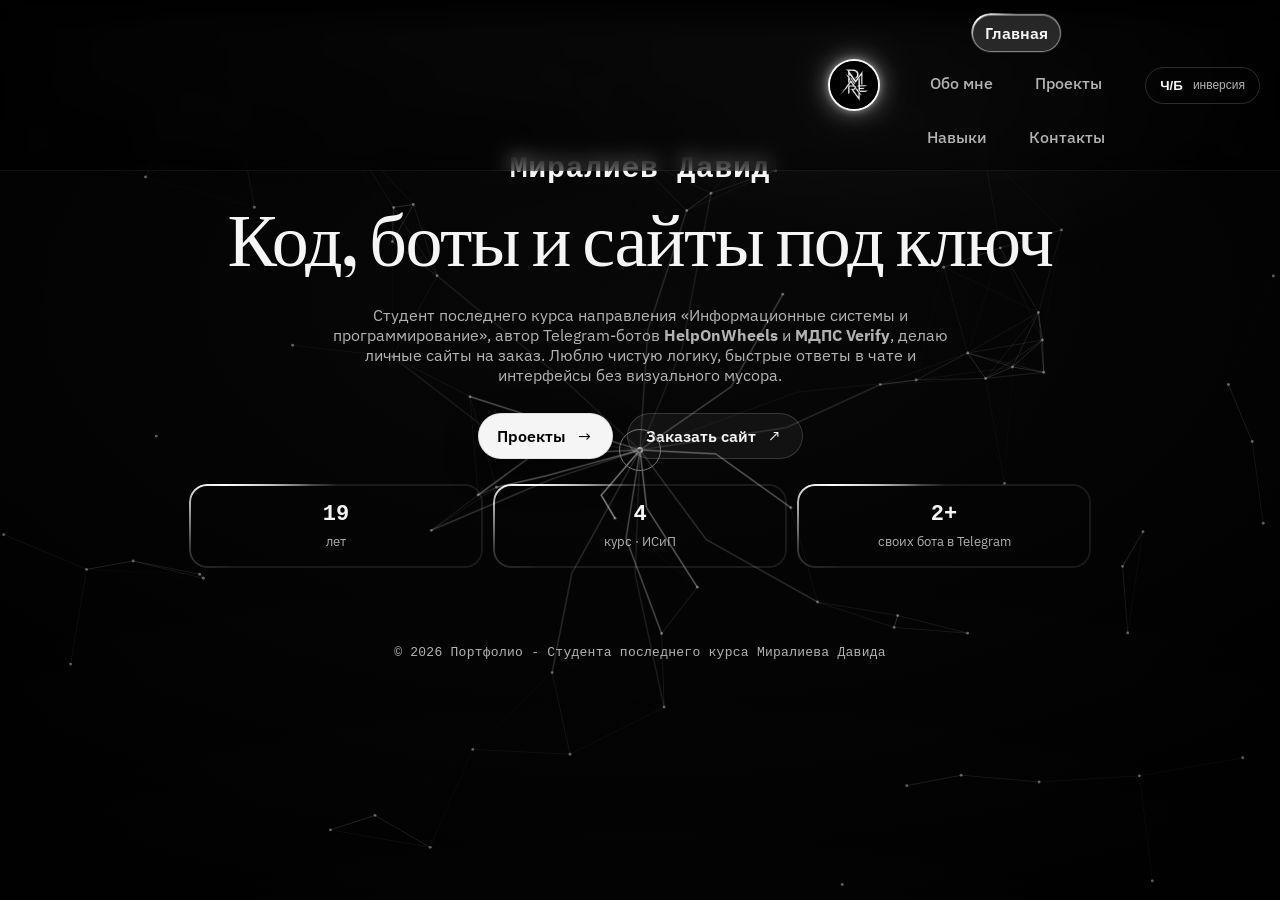
==== commit 6966a7dd: "Синхронизация с ПК: новый cache-bust (?v=pc-sync-1) для GitHub Pages Made-with: Cursor" ====
--- a/index.html
+++ b/index.html
@@ -18,7 +18,7 @@
       rel="stylesheet"
     />
 
-    <link rel="stylesheet" href="css/styles.css?v=css-ring" />
+    <link rel="stylesheet" href="css/styles.css?v=pc-sync-1" />
   </head>
   <body class="is-inverted">
     <div class="bg-grain" aria-hidden="true"></div>
@@ -113,7 +113,7 @@
       </footer>
     </main>
 
-    <script src="js/app.js?v=css-ring"></script>
-    <script src="js/particles-bg.js?v=css-ring"></script>
+    <script src="js/app.js?v=pc-sync-1"></script>
+    <script src="js/particles-bg.js?v=pc-sync-1"></script>
   </body>
 </html>
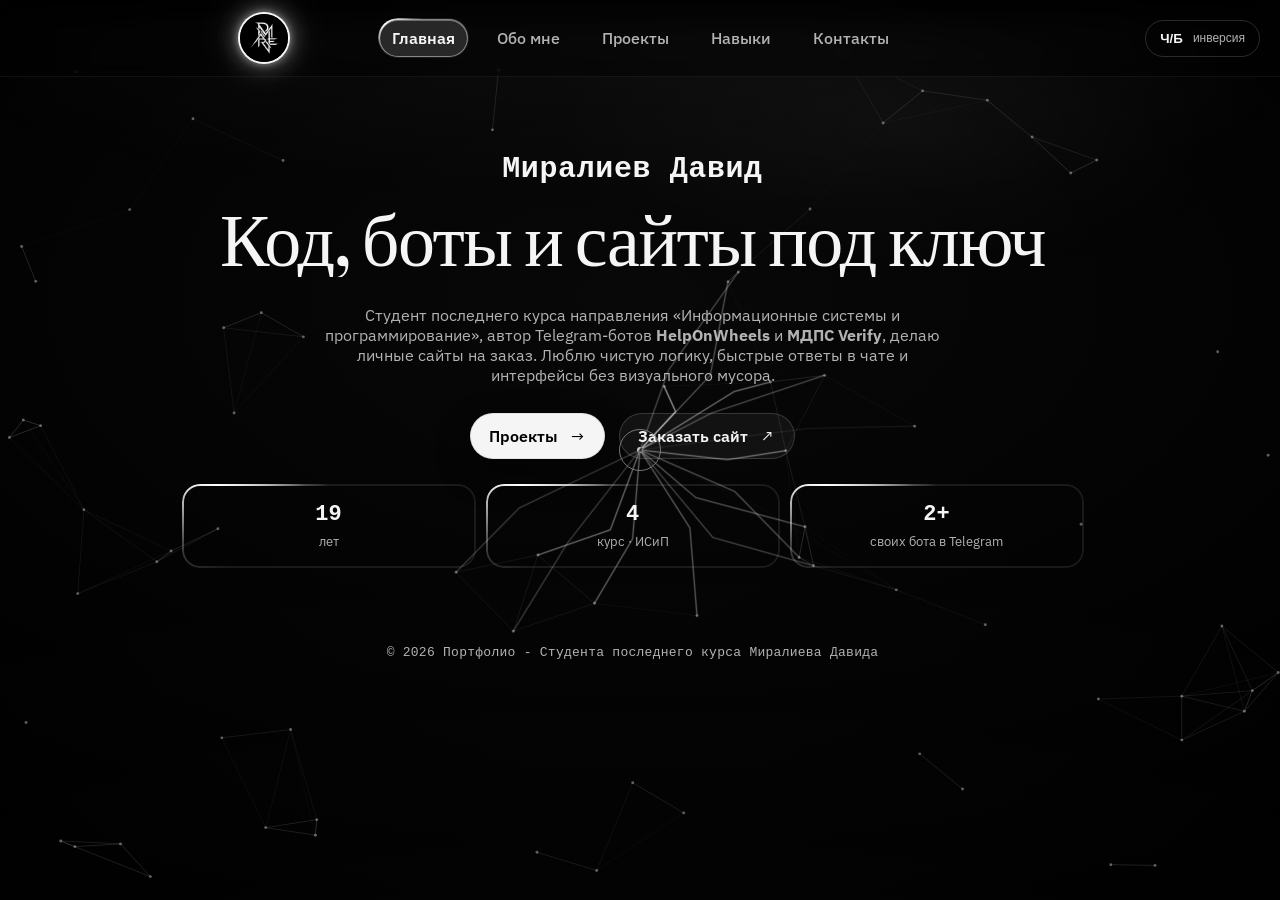
==== commit daab475a: "Лого ПК: сдвиг через --topbar-logo-extra (160px) + cache-bust CSS Made-with: Cursor" ====
--- a/index.html
+++ b/index.html
@@ -18,7 +18,7 @@
       rel="stylesheet"
     />
 
-    <link rel="stylesheet" href="css/styles.css?v=pc-sync-1" />
+    <link rel="stylesheet" href="css/styles.css?v=pc-logo-shift" />
   </head>
   <body class="is-inverted">
     <div class="bg-grain" aria-hidden="true"></div>
--- a/css/styles.css
+++ b/css/styles.css
@@ -30,6 +30,8 @@
   --ease: cubic-bezier(.2,.85,.25,1);
   --ease2: cubic-bezier(.25,1,.33,1);
   --maxw: 1120px;
+  /* Доп. сдвиг лого вправо на ПК (десктоп); меняй здесь — всегда суммируется к позиции */
+  --topbar-logo-extra: 160px;
 }
 
 /* Инверсия темы */
@@ -50,6 +52,10 @@
   height: 100%;
   -webkit-text-size-adjust: 100%;
   text-size-adjust: 100%;
+  /* Без горизонтального «уползания» при зуме и полосе прокрутки */
+  overflow-x: hidden;
+  max-width: 100%;
+  scrollbar-gutter: stable;
   animation: portfolio-ring-rotate var(--ring-rotate-duration) linear infinite;
 }
 @media (prefers-reduced-motion: reduce){
@@ -343,7 +349,7 @@
   display: block;
   width: 48px;
   height: 48px;
-  /* десктоп: отступ как настроено; планшет/телефон — ниже в media */
+  /* мобильные переопределяют в @media (max-width: 860px); десктоп — ниже */
   margin-inline-start: clamp(12px, 4vw, 32px);
   border-radius: 50%;
   flex-shrink: 0;
@@ -604,9 +610,17 @@
   flex-shrink: 0;
 }
 
-@media (min-width: 1200px){
+/* Десктоп: базовое выравнивание + --topbar-logo-extra (сумма снаружи max — сдвиг всегда виден) */
+@media (min-width: 861px){
   .topbar__home{
-    margin-inline-start: 810px;
+    margin-inline-start: calc(
+      max(
+        clamp(12px, 4vw, 32px),
+        (100vw - min(var(--maxw), calc(100vw - 40px))) / 2
+          - max(20px, env(safe-area-inset-left, 0px))
+      )
+      + var(--topbar-logo-extra, 0px)
+    );
   }
 }
 
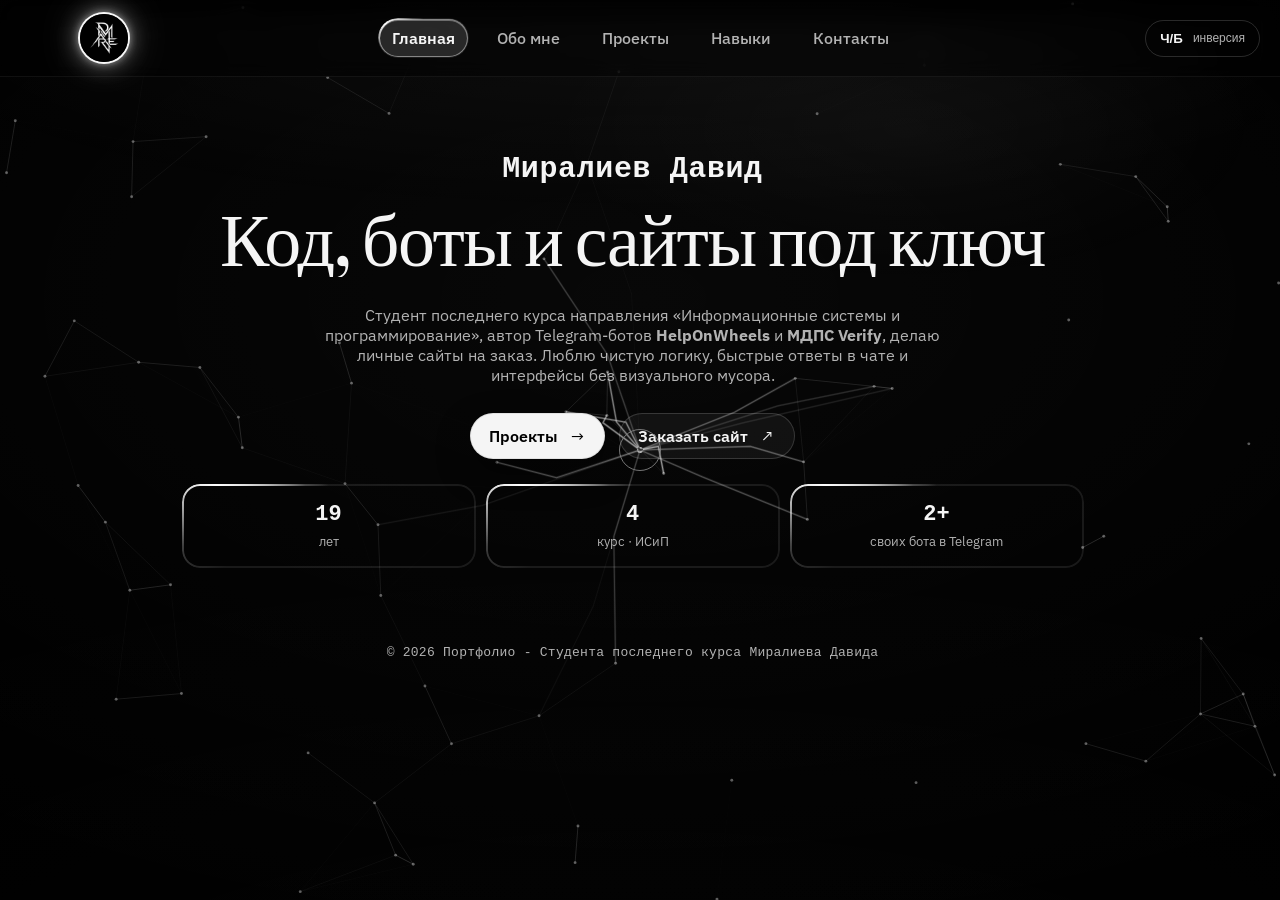
==== commit 86d7fb95: "Шапка: убран лишний сдвиг лого (--topbar-logo-extra 0), cache-bust CSS для Pages Made-with: Cursor" ====
--- a/index.html
+++ b/index.html
@@ -18,7 +18,7 @@
       rel="stylesheet"
     />
 
-    <link rel="stylesheet" href="css/styles.css?v=pc-logo-shift" />
+    <link rel="stylesheet" href="css/styles.css?v=topbar-align-0" />
   </head>
   <body class="is-inverted">
     <div class="bg-grain" aria-hidden="true"></div>
--- a/css/styles.css
+++ b/css/styles.css
@@ -30,8 +30,8 @@
   --ease: cubic-bezier(.2,.85,.25,1);
   --ease2: cubic-bezier(.25,1,.33,1);
   --maxw: 1120px;
-  /* Доп. сдвиг лого вправо на ПК (десктоп); меняй здесь — всегда суммируется к позиции */
-  --topbar-logo-extra: 160px;
+  /* Доп. сдвиг лого вправо на ПК; 0 = ровно по левому краю контента (как при открытии index.html с актуальным CSS) */
+  --topbar-logo-extra: 0px;
 }
 
 /* Инверсия темы */
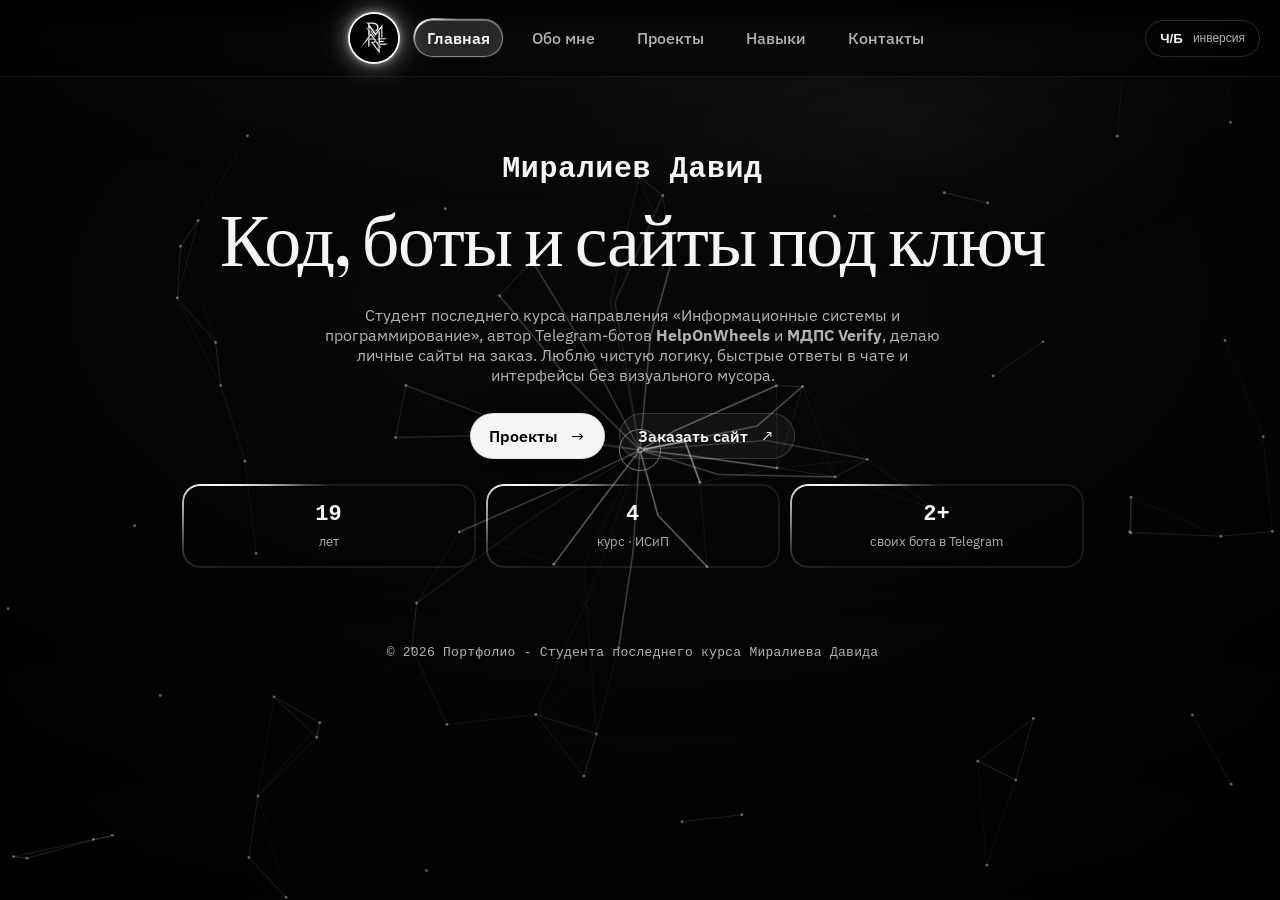
==== commit 1b1179cb: "Лого: --topbar-logo-extra 270px + cache-bust Made-with: Cursor" ====
--- a/index.html
+++ b/index.html
@@ -18,7 +18,7 @@
       rel="stylesheet"
     />
 
-    <link rel="stylesheet" href="css/styles.css?v=topbar-align-0" />
+    <link rel="stylesheet" href="css/styles.css?v=logo-270" />
   </head>
   <body class="is-inverted">
     <div class="bg-grain" aria-hidden="true"></div>
--- a/css/styles.css
+++ b/css/styles.css
@@ -30,8 +30,8 @@
   --ease: cubic-bezier(.2,.85,.25,1);
   --ease2: cubic-bezier(.25,1,.33,1);
   --maxw: 1120px;
-  /* Доп. сдвиг лого вправо на ПК; 0 = ровно по левому краю контента (как при открытии index.html с актуальным CSS) */
-  --topbar-logo-extra: 0px;
+  /* Доп. сдвиг лого вправо на ПК (десктоп) */
+  --topbar-logo-extra: 270px;
 }
 
 /* Инверсия темы */
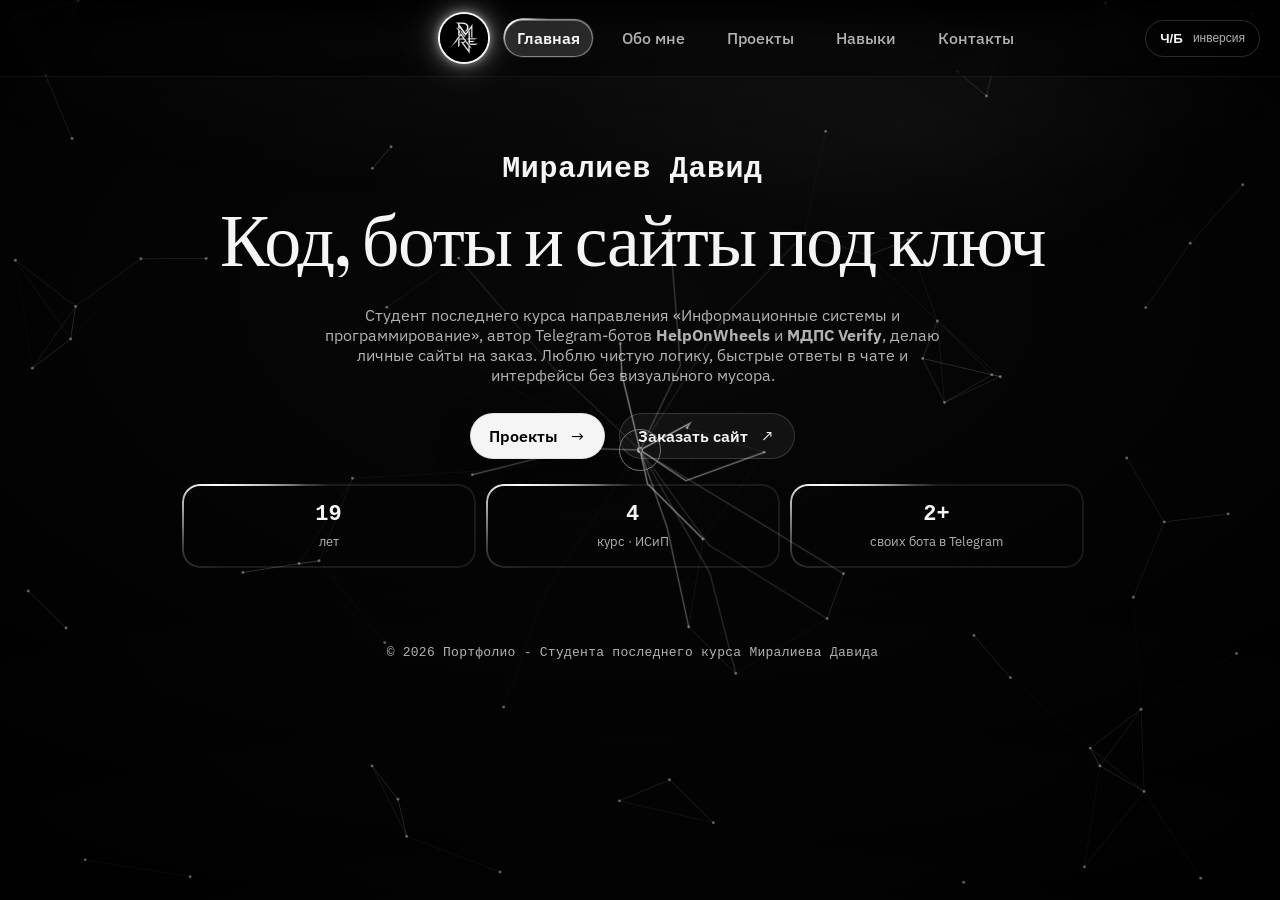
==== commit 05a10a9d: "Лого: сдвиг 360px (--topbar-logo-extra), cache-bust Made-with: Cursor" ====
--- a/index.html
+++ b/index.html
@@ -18,7 +18,7 @@
       rel="stylesheet"
     />
 
-    <link rel="stylesheet" href="css/styles.css?v=logo-270" />
+    <link rel="stylesheet" href="css/styles.css?v=logo-360" />
   </head>
   <body class="is-inverted">
     <div class="bg-grain" aria-hidden="true"></div>
--- a/css/styles.css
+++ b/css/styles.css
@@ -31,7 +31,7 @@
   --ease2: cubic-bezier(.25,1,.33,1);
   --maxw: 1120px;
   /* Доп. сдвиг лого вправо на ПК (десктоп) */
-  --topbar-logo-extra: 270px;
+  --topbar-logo-extra: 360px;
 }
 
 /* Инверсия темы */
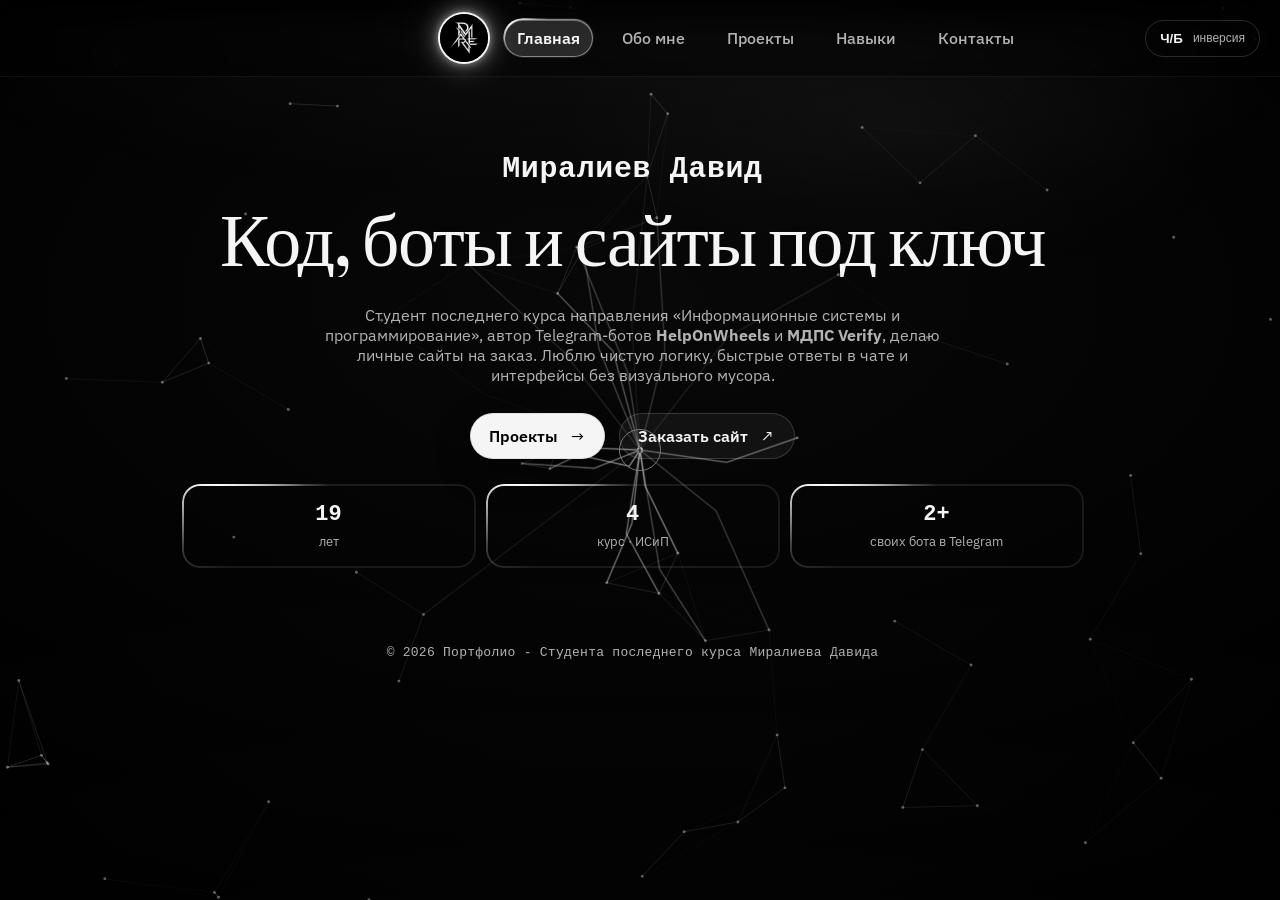
==== commit 5d4b03d1: "Шапка: без fade-reveal на всех страницах (как на главной) Made-with: Cursor" ====
--- a/index.html
+++ b/index.html
@@ -18,7 +18,7 @@
       rel="stylesheet"
     />
 
-    <link rel="stylesheet" href="css/styles.css?v=logo-360" />
+    <link rel="stylesheet" href="css/styles.css?v=topbar-unify" />
   </head>
   <body class="is-inverted">
     <div class="bg-grain" aria-hidden="true"></div>
--- a/css/styles.css
+++ b/css/styles.css
@@ -1479,6 +1479,13 @@
   transform: translate3d(0, 0, 0);
 }
 
+/* Шапка без reveal: одинаковое положение лого и меню на главной и на всех вкладках */
+.topbar[data-animate="fade"]{
+  opacity: 1;
+  transform: none;
+  transition: none;
+}
+
 /* Split title animation (главная hero + .split-heading на подстраницах) */
 .hero__title[data-animate="split"],
 .split-heading[data-animate="split"]{
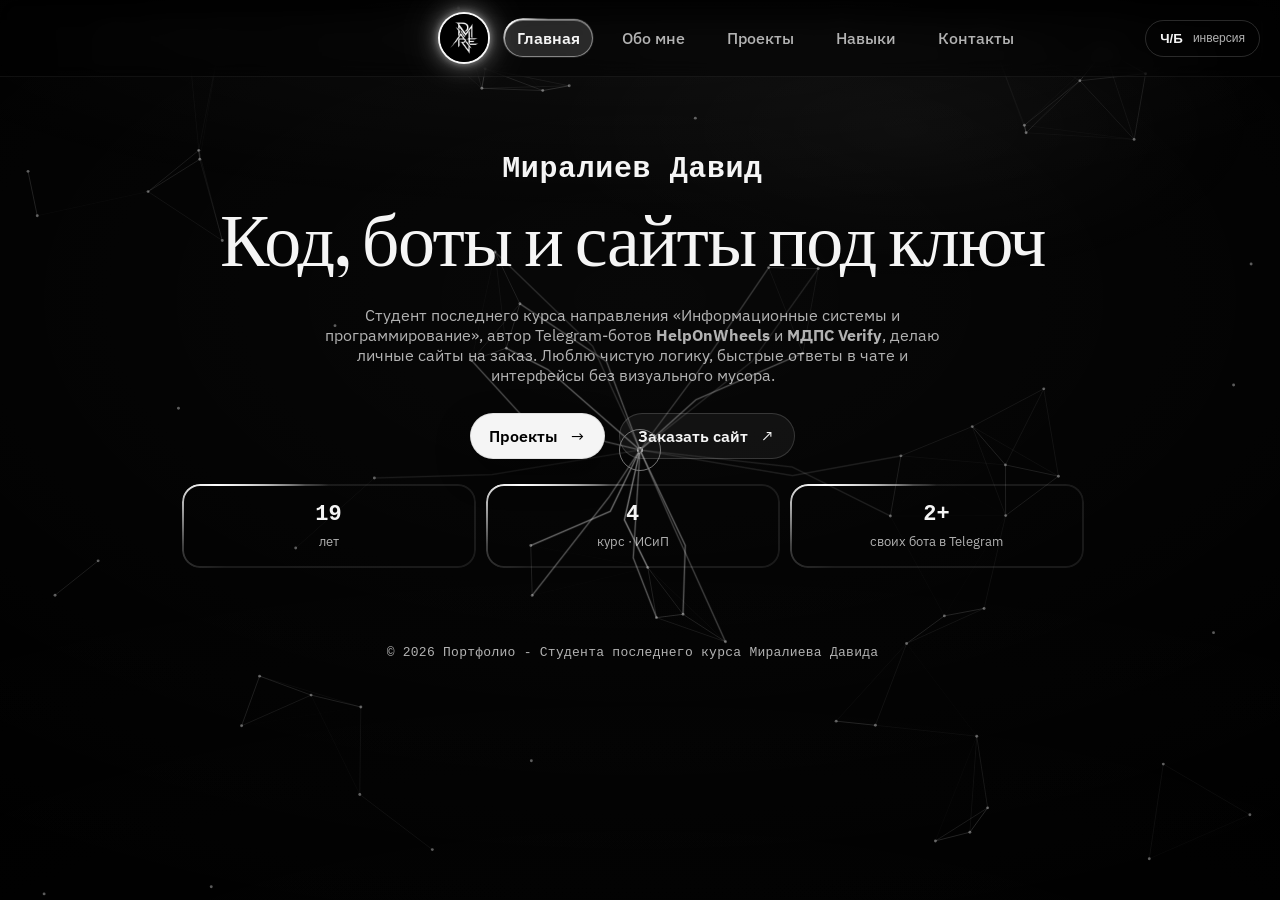
==== commit 7aa6ea1f: "Шапка: лого+меню в .topbar__start, flex на ПК — как на «Проекты» на всех страницах Made-with: Cursor" ====
--- a/index.html
+++ b/index.html
@@ -18,7 +18,7 @@
       rel="stylesheet"
     />
 
-    <link rel="stylesheet" href="css/styles.css?v=topbar-unify" />
+    <link rel="stylesheet" href="css/styles.css?v=topbar-start" />
   </head>
   <body class="is-inverted">
     <div class="bg-grain" aria-hidden="true"></div>
@@ -35,17 +35,19 @@
     </div>
 
     <header class="topbar" data-animate="fade">
-      <a class="topbar__home" href="index.html" aria-label="На главную" data-cursor-link>
-        <img class="topbar__home-img" src="assets/images/david.jpg" alt="" width="48" height="48" decoding="async" />
-      </a>
-      <div class="topbar__mid">
-        <a class="nav__link nav__link--home" href="index.html" aria-current="page" data-cursor-link>Главная</a>
-        <nav class="nav" aria-label="Разделы сайта">
-          <a class="nav__link" href="about.html" data-cursor-link>Обо мне</a>
-          <a class="nav__link" href="projects.html" data-cursor-link>Проекты</a>
-          <a class="nav__link" href="skills.html" data-cursor-link>Навыки</a>
-          <a class="nav__link" href="contact.html" data-cursor-link>Контакты</a>
-        </nav>
+      <div class="topbar__start">
+        <a class="topbar__home" href="index.html" aria-label="На главную" data-cursor-link>
+          <img class="topbar__home-img" src="assets/images/david.jpg" alt="" width="48" height="48" decoding="async" />
+        </a>
+        <div class="topbar__mid">
+          <a class="nav__link nav__link--home" href="index.html" aria-current="page" data-cursor-link>Главная</a>
+          <nav class="nav" aria-label="Разделы сайта">
+            <a class="nav__link" href="about.html" data-cursor-link>Обо мне</a>
+            <a class="nav__link" href="projects.html" data-cursor-link>Проекты</a>
+            <a class="nav__link" href="skills.html" data-cursor-link>Навыки</a>
+            <a class="nav__link" href="contact.html" data-cursor-link>Контакты</a>
+          </nav>
+        </div>
       </div>
 
       <div class="topbar__actions">
--- a/css/styles.css
+++ b/css/styles.css
@@ -328,6 +328,11 @@
   isolation: isolate;
 }
 .topbar .container{ display: contents; }
+
+/* Лого + меню одной группой (десктоп flex); на мобилке display:contents — сетка шапки без изменений */
+.topbar__start{
+  min-width: 0;
+}
 
 /* Центральная зона: «Главная» + ряд разделов (на десктопе в одну линию) */
 .topbar__mid{
@@ -610,9 +615,21 @@
   flex-shrink: 0;
 }
 
-/* Десктоп: базовое выравнивание + --topbar-logo-extra (сумма снаружи max — сдвиг всегда виден) */
+/* Десктоп: flex вместо 1fr/auto/1fr — ширина меню не сдвигает блок относительно лого на разных вкладках */
 @media (min-width: 861px){
-  .topbar__home{
+  .topbar{
+    display: flex;
+    flex-direction: row;
+    align-items: center;
+    justify-content: space-between;
+    gap: 16px;
+  }
+  .topbar__start{
+    display: flex;
+    flex-direction: row;
+    align-items: center;
+    gap: 16px;
+    flex: 0 1 auto;
     margin-inline-start: calc(
       max(
         clamp(12px, 4vw, 32px),
@@ -621,6 +638,15 @@
       )
       + var(--topbar-logo-extra, 0px)
     );
+  }
+  .topbar__home{
+    margin-inline-start: 0;
+  }
+  .topbar__mid{
+    justify-content: flex-start;
+  }
+  .topbar__actions{
+    margin-inline-start: auto;
   }
 }
 
@@ -886,6 +912,9 @@
 
 /* Responsive adjustments */
 @media (max-width: 860px){
+  .topbar__start{
+    display: contents;
+  }
   /* Ряд 1: аватар | «Главная» по центру | Ч/Б; ряд 2: 4 раздела на всю ширину */
   .topbar{
     grid-template-columns: auto minmax(0, 1fr) auto;
